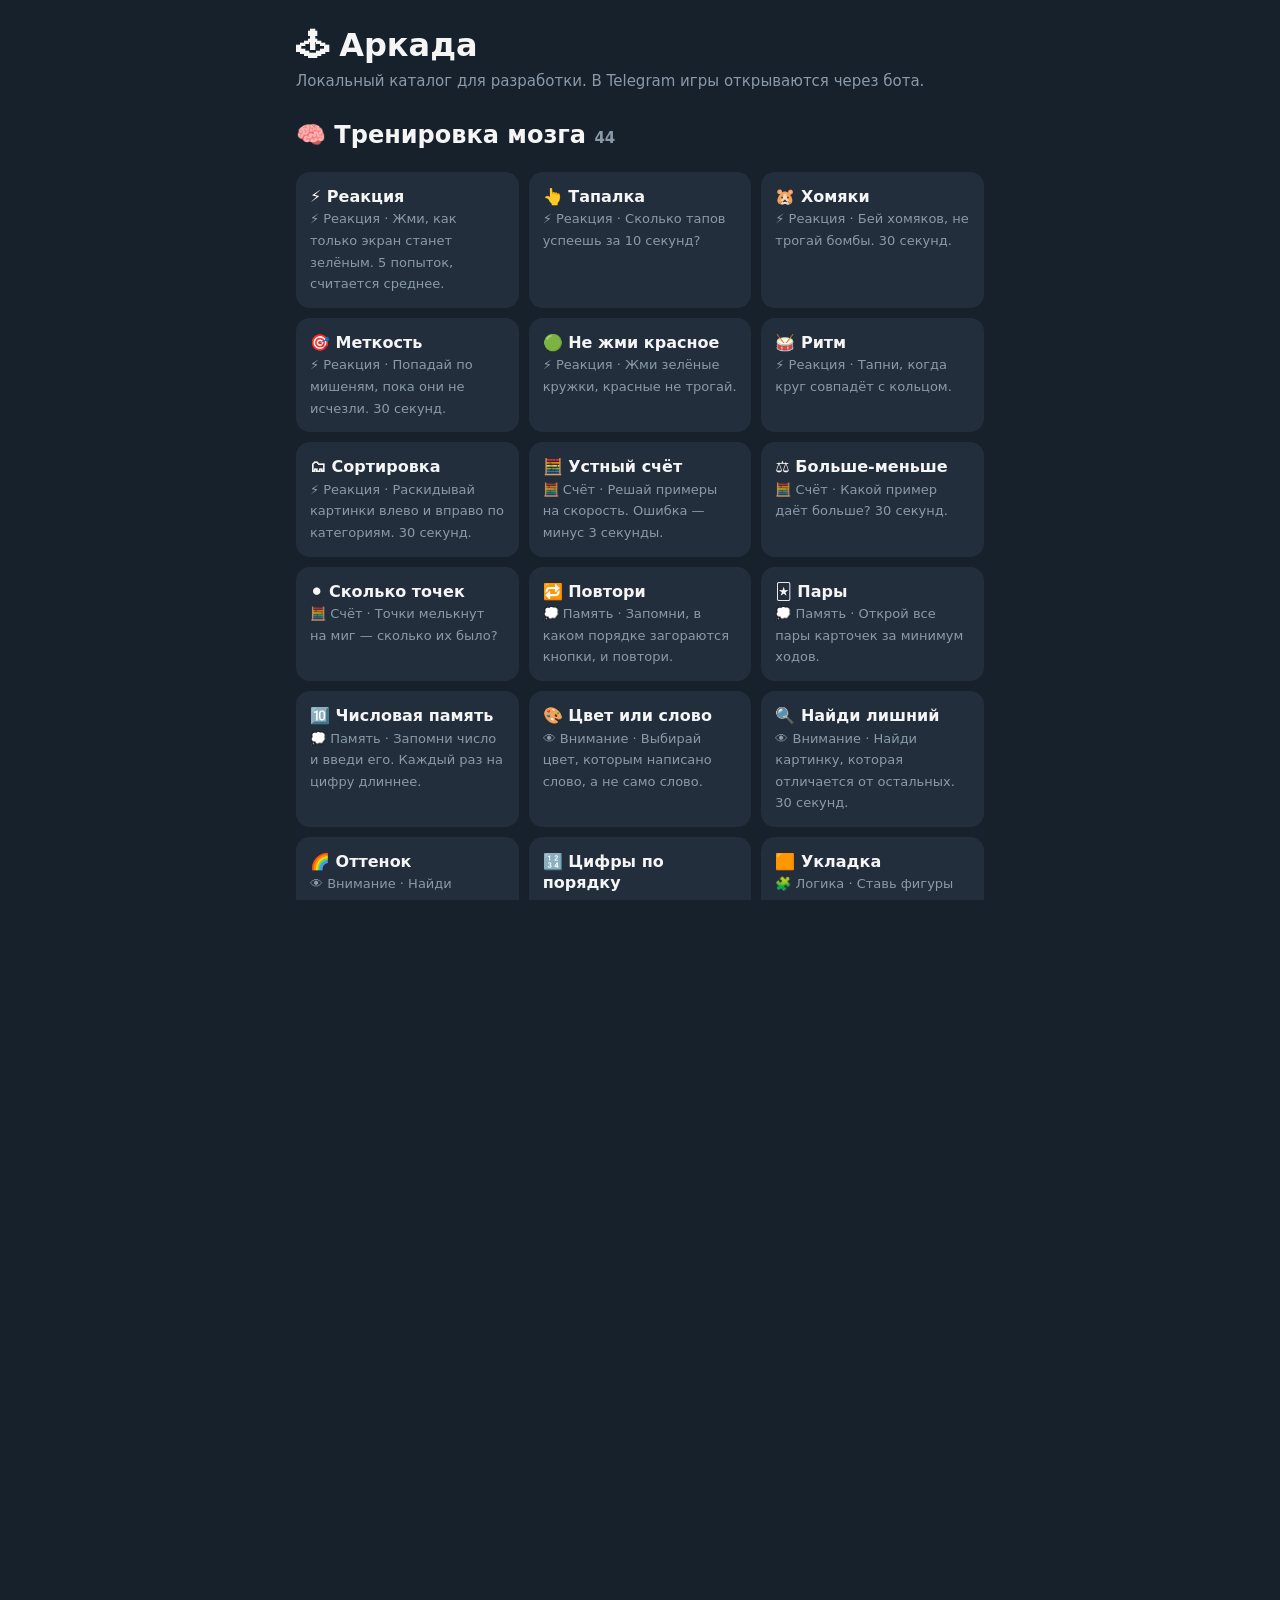
==== web/index.html @ 6e367885 "Аркада для мозга: Telegram-бот и Mini App с тренажёрами, учёбой и ЕГЭ - 109 тренажёров, курсов и игр" ====
<!doctype html>
<html lang="ru">
<head>
  <meta charset="utf-8">
  <meta name="viewport" content="width=device-width,initial-scale=1">
  <title>Аркада — каталог</title>
  <link rel="stylesheet" href="sdk/arcade.css">
  <style>
    html, body { overflow: auto; -webkit-user-select: auto; user-select: auto; }
    main { max-width: 720px; margin: 0 auto; padding: 24px 16px; }
    h1 { margin: 0 0 4px; }
    .list { display: grid; grid-template-columns: repeat(auto-fill, minmax(200px, 1fr)); gap: 10px; margin-top: 20px; }
    a.g { display: block; padding: 14px; border-radius: 14px; background: var(--card); color: var(--fg); text-decoration: none; }
    a.g b { display: block; }
    a.g span { color: var(--hint); font-size: 13px; }
  </style>
</head>
<body>
  <main>
    <h1>🕹 Аркада</h1>
    <div class="hint">Локальный каталог для разработки. В Telegram игры открываются через бота.</div>
    <div class="list" id="list"></div>
  </main>
  <script>
    // Если Mini App настроен на корень сайта — внутри Telegram сразу уходим в плеер
    if (/tgWebApp/.test(location.hash) || /tgWebApp/.test(location.search)) {
      location.replace('play.html' + location.search + location.hash);
    }
    fetch('games/catalog.json').then(r => r.json()).then(cat => {
      document.getElementById('list').outerHTML = cat.sections.map(s => {
        const groups = Object.fromEntries((s.groups || []).map(g => [g.id, g.title]));
        const games = cat.games.filter(g => g.section === s.id);
        return `<h2 style="margin:28px 0 0">${s.title} <small class="hint">${games.length}</small></h2><div class="list">` +
          games.map(g => `<a class="g" href="play.html?g=${g.id}"><b>${g.emoji} ${g.title}</b><span>${groups[g.group] ? groups[g.group] + ' · ' : ''}${g.desc}</span></a>`).join('') +
          '</div>';
      }).join('');
    });
  </script>
</body>
</html>
---- web/sdk/arcade.css ----
:root {
  --bg: #17212b; --card: #232e3c; --fg: #f5f5f5; --hint: #8a9aa9;
  --accent: #5288c1; --accent-fg: #ffffff; --good: #3fb950; --bad: #e5534b; --warn: #e3b341;
}
* { box-sizing: border-box; }
html, body {
  margin: 0; height: 100%; background: var(--bg); color: var(--fg);
  font: 16px/1.35 -apple-system, system-ui, "Segoe UI", Roboto, sans-serif;
  overflow: hidden; overscroll-behavior: none;
  -webkit-user-select: none; user-select: none; -webkit-tap-highlight-color: transparent;
}
button { font: inherit; color: inherit; cursor: pointer; }
#app { position: fixed; inset: 0; display: flex; flex-direction: column; }

#hud {
  flex: 0 0 48px; display: flex; align-items: center; gap: 10px; padding: 0 14px;
  background: var(--card); font-weight: 600;
}
#hud-title { flex: 1; white-space: nowrap; overflow: hidden; text-overflow: ellipsis; }
#hud-score { font-variant-numeric: tabular-nums; font-size: 20px; }
#hud-timer {
  font-variant-numeric: tabular-nums; padding: 2px 10px; border-radius: 999px;
  background: color-mix(in srgb, var(--accent) 25%, transparent);
}
#hud-timer.low { background: color-mix(in srgb, var(--bad) 40%, transparent); }

#stage { flex: 1; position: relative; touch-action: none; overflow: hidden; }
#stage canvas { position: absolute; inset: 0; display: block; }

#overlay {
  position: absolute; inset: 0; display: flex; align-items: center; justify-content: center;
  background: color-mix(in srgb, var(--bg) 80%, transparent);
  -webkit-backdrop-filter: blur(6px); backdrop-filter: blur(6px); z-index: 10; overflow-y: auto; padding: 16px;
}
#overlay[hidden] { display: none; }
.card {
  width: 100%; max-width: 360px; margin: auto; padding: 22px 20px; border-radius: 20px;
  background: var(--card); text-align: center; box-shadow: 0 10px 40px rgba(0,0,0,.25);
}
.card .emoji { font-size: 56px; line-height: 1.1; }
.card h1 { margin: 6px 0 4px; font-size: 24px; }
.card p { margin: 6px 0 14px; color: var(--hint); }
.card .big { font-size: 44px; font-weight: 800; font-variant-numeric: tabular-nums; margin: 4px 0; }
.card .badge { display: inline-block; margin: 4px 0 8px; padding: 3px 10px; border-radius: 999px; background: var(--warn); color: #222; font-weight: 700; font-size: 14px; }
.row { display: flex; gap: 10px; margin-top: 14px; }
.btn {
  flex: 1; border: 0; border-radius: 14px; padding: 13px 16px; font-weight: 700;
  background: var(--accent); color: var(--accent-fg);
}
.btn.ghost { background: color-mix(in srgb, var(--fg) 10%, transparent); color: var(--fg); }
.btn:active { transform: scale(.97); }

.lb { list-style: none; margin: 14px 0 0; padding: 0; text-align: left; font-size: 15px; }
.lb li { display: flex; gap: 8px; padding: 6px 10px; border-radius: 10px; }
.lb li:nth-child(odd) { background: color-mix(in srgb, var(--fg) 5%, transparent); }
.lb li.me { background: color-mix(in srgb, var(--accent) 30%, transparent); }
.lb .n { width: 26px; color: var(--hint); }
.lb .nm { flex: 1; overflow: hidden; text-overflow: ellipsis; white-space: nowrap; }
.lb .sc { font-variant-numeric: tabular-nums; font-weight: 700; }
.muted { color: var(--hint); font-size: 14px; margin-top: 12px; }

/* --- общие блоки для DOM-игр --- */
.fill { position: absolute; inset: 0; display: flex; flex-direction: column; align-items: center; justify-content: center; gap: 16px; padding: 16px; text-align: center; }
.grid { display: grid; gap: 8px; width: 100%; max-width: min(100%, 62vh); margin: auto; }
.grid.g3 { grid-template-columns: repeat(3, 1fr); }
.grid.g4 { grid-template-columns: repeat(4, 1fr); }
.grid.g5 { grid-template-columns: repeat(5, 1fr); }
.tile {
  aspect-ratio: 1; border: 0; border-radius: 14px; background: var(--card);
  display: flex; align-items: center; justify-content: center; font-size: min(8vw, 38px); font-weight: 700;
  transition: transform .08s, background .15s, opacity .2s;
}
.tile:active { transform: scale(.95); }
.choices { display: grid; grid-template-columns: 1fr 1fr; gap: 10px; width: 100%; max-width: 420px; }
.choices .btn { padding: 18px 8px; font-size: 22px; }
.hint { color: var(--hint); font-size: 15px; }
.shake { animation: shake .25s; }
@keyframes shake { 25% { transform: translateX(-6px); } 75% { transform: translateX(6px); } }
.btn:disabled { opacity: .5; }

/* --- раздел «Учёба» --- */
.learn-q { font-size: min(9vw, 36px); font-weight: 800; text-align: center; line-height: 1.2; max-width: 100%; word-break: break-word; }
.learn-q.big { font-size: min(26vw, 110px); }
.choices.learn .btn { font-size: 17px; padding: 15px 8px; }
.flash { width: min(88vw, 380px); min-height: 190px; padding: 18px; border-radius: 20px; background: var(--card);
  display: flex; flex-direction: column; align-items: center; justify-content: center; gap: 10px; cursor: pointer; }
.flash .back { color: var(--accent); font-size: min(7vw, 28px); font-weight: 700; text-align: center; }
.modes { display: grid; gap: 12px; width: 100%; max-width: 380px; }
.modes .btn { padding: 18px 14px; text-align: left; }
.modes .btn small { display: block; font-weight: 400; opacity: .8; margin-top: 4px; }
.backlink { position: absolute; top: 10px; left: 12px; background: none; border: 0; color: var(--hint); font-size: 15px; }

/* --- уровни, прогресс, ачивки --- */
.modes .btn { display: block; }
.hublink { display: block; margin-top: 12px; color: var(--accent); text-decoration: none; font-weight: 600; font-size: 15px; }
.levels { display: grid; grid-template-columns: repeat(4, 1fr); gap: 8px; margin: 12px 0 4px; }
.lvl { aspect-ratio: 1; border-radius: 14px; border: 2px solid var(--accent); background: color-mix(in srgb, var(--fg) 6%, transparent);
  display: flex; flex-direction: column; align-items: center; justify-content: center; gap: 1px; padding: 2px; }
.lvl b { font-size: 20px; }
.lvl .st { color: var(--warn); font-size: 12px; letter-spacing: -1px; }
.lvl small { font-size: 10px; color: var(--hint); }
.lvl.locked { opacity: .45; border-style: dashed; }
.stars { font-size: 40px; letter-spacing: 4px; color: var(--hint); }
.stars.on { color: var(--warn); animation: pop .5s ease-out; }
@keyframes pop { 0% { transform: scale(.4); } 70% { transform: scale(1.15); } 100% { transform: scale(1); } }
.prog { margin-top: 12px; padding: 10px 12px; border-radius: 14px; background: color-mix(in srgb, var(--accent) 12%, transparent); text-align: left; }
.prog .xp { font-weight: 800; color: var(--accent); }
.prog .badge { display: block; text-align: center; margin: 8px 0 0; }
.bar { height: 8px; border-radius: 99px; background: color-mix(in srgb, var(--fg) 12%, transparent); overflow: hidden; margin: 6px 0 4px; }
.bar i { display: block; height: 100%; background: var(--accent); border-radius: 99px; transition: width .6s; }
.ach-new { margin-top: 8px; padding: 8px 10px; border-radius: 12px; background: color-mix(in srgb, var(--warn) 22%, transparent); animation: pop .5s ease-out; }
.ach-new small { display: block; color: var(--hint); }
.lvnav { display: flex; align-items: center; justify-content: center; gap: 12px; margin-top: 6px; }
.lvnav .btn { flex: none; padding: 6px 14px; }
.lvl.cur { box-shadow: 0 0 0 3px color-mix(in srgb, var(--warn) 60%, transparent); }
.toast { position: fixed; left: 50%; bottom: 24px; transform: translateX(-50%); z-index: 50; max-width: 90vw;
  background: var(--fg); color: var(--bg); padding: 10px 16px; border-radius: 12px; font-weight: 600; box-shadow: 0 6px 24px rgba(0,0,0,.3); animation: pop .3s; }
.toolbar { display: flex; flex-wrap: wrap; gap: 6px; justify-content: center; align-items: center; }
.toolbar .btn { flex: none; padding: 9px 12px; font-size: 14px; }
.swatch { width: 30px; height: 30px; border-radius: 50%; border: 3px solid transparent; flex: none; }
.swatch.on { border-color: var(--fg); }
.appbox { position: absolute; inset: 0; display: flex; flex-direction: column; gap: 10px; padding: 10px; overflow-y: auto; }
.appbox textarea, .appbox input[type=text], .appbox input[type=number] { font: inherit; padding: 10px 12px; border-radius: 12px; border: 1px solid color-mix(in srgb, var(--fg) 15%, transparent); background: var(--card); color: var(--fg); width: 100%; }
.appbox textarea { min-height: 110px; resize: vertical; -webkit-user-select: text; user-select: text; }
.appbox input { -webkit-user-select: text; user-select: text; }
#stage .appbox { touch-action: auto; }

/* --- личные настройки --- */
html.large .card, html.large #view, html.large .appbox { zoom: 1.12; }
html.nomotion *, html.nomotion *::before, html.nomotion *::after { animation: none !important; transition: none !important; }
html.notips .card p.howto { display: none; }
.seg { display: flex; flex-wrap: wrap; gap: 6px; margin-top: 6px; }
.seg button { border: 0; border-radius: 10px; padding: 7px 11px; background: color-mix(in srgb, var(--fg) 8%, transparent); color: var(--fg); font-size: 14px; }
.seg button.on { background: var(--accent); color: var(--accent-fg); font-weight: 700; }
.setrow { padding: 10px 0; border-top: 1px solid color-mix(in srgb, var(--fg) 7%, transparent); }
.setrow:first-of-type { border-top: 0; }
.setrow .top { display: flex; align-items: center; justify-content: space-between; gap: 10px; }
.setrow small { display: block; color: var(--hint); margin-top: 2px; }
.learn-q { white-space: pre-line; }
.learn-q.long { font-size: min(5.6vw, 22px); line-height: 1.35; font-weight: 700; }

.qbar { height: 4px; border-radius: 4px; background: var(--warn); width: 0; max-width: 420px; align-self: center; }
html.nomotion .qbar { transition: none !important; }
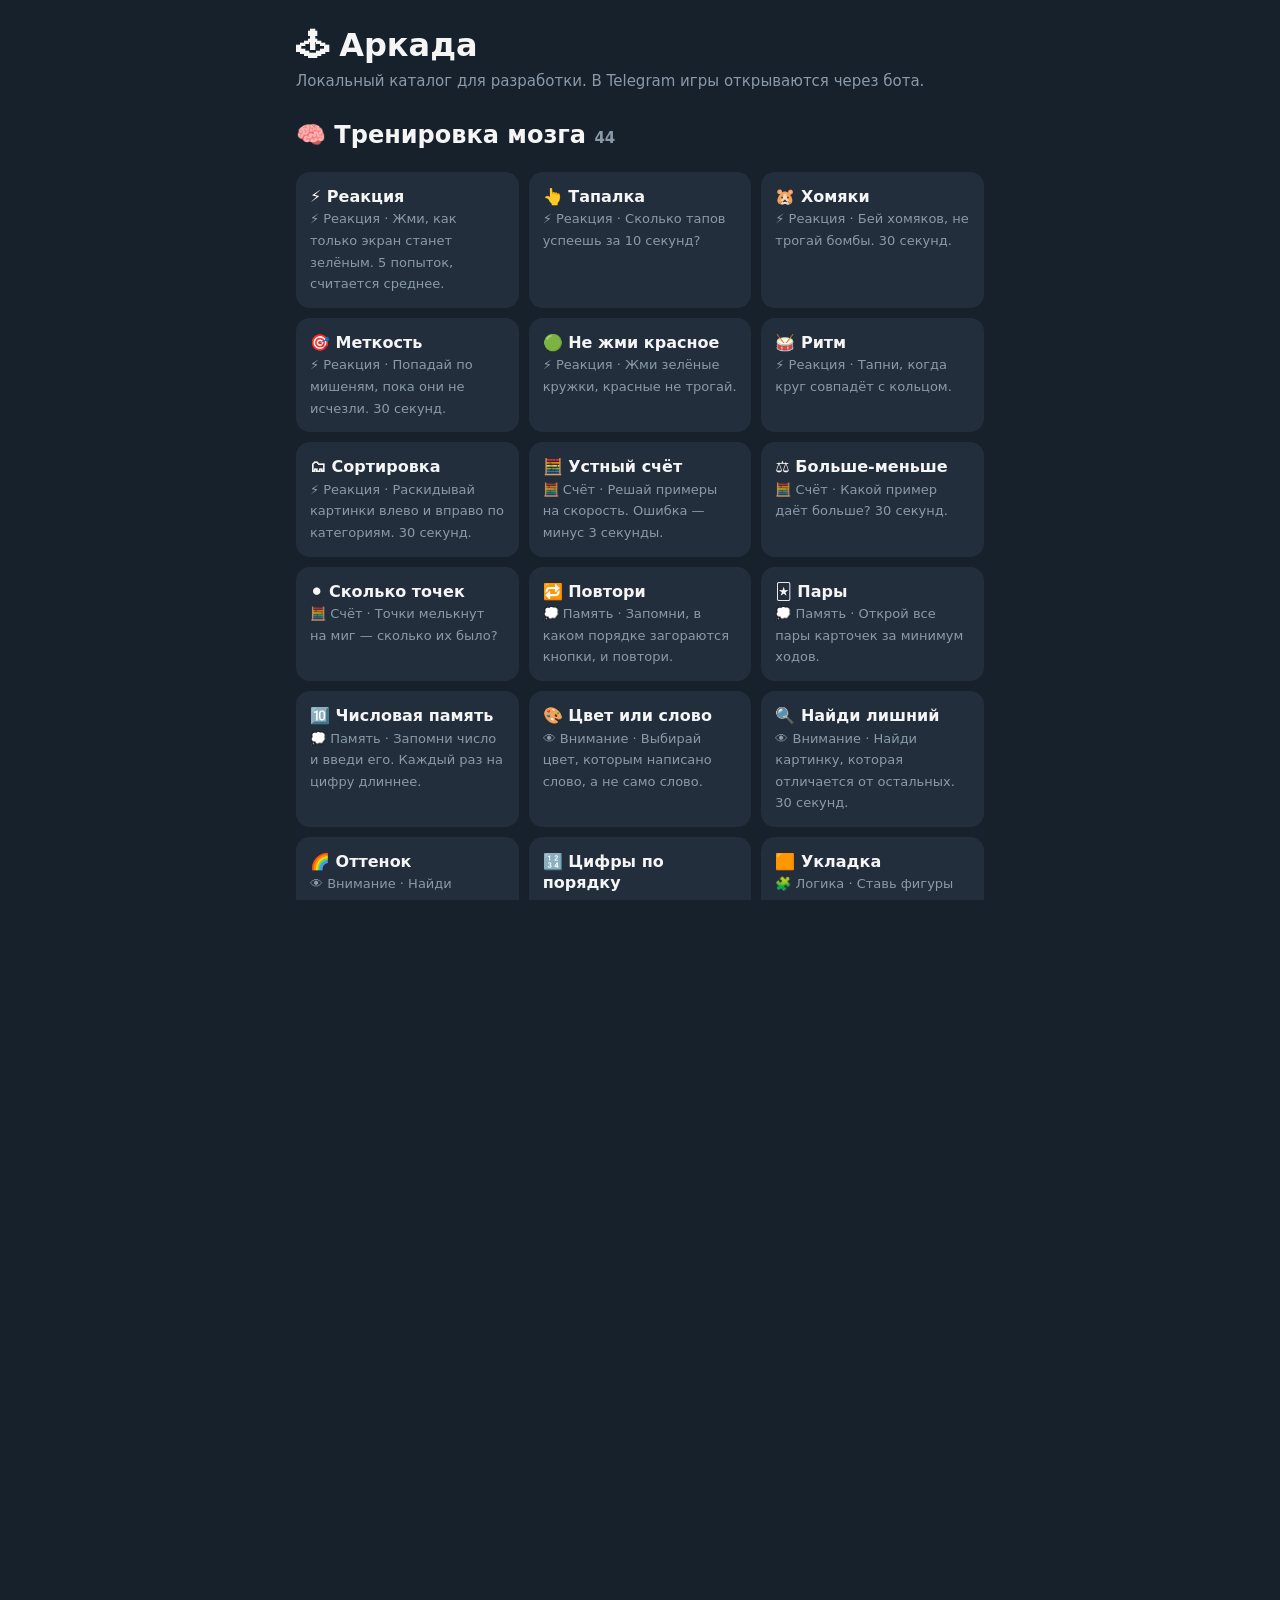
==== commit 06296696: "Аудит: исправления и улучшения — знакомство, активность, /week - Исправлено: настройки нового игрока" ====
--- a/web/index.html
+++ b/web/index.html
@@ -2,6 +2,7 @@
 <html lang="ru">
 <head>
   <meta charset="utf-8">
+  <link rel="icon" href="favicon.svg" type="image/svg+xml">
   <meta name="viewport" content="width=device-width,initial-scale=1">
   <title>Аркада — каталог</title>
   <link rel="stylesheet" href="sdk/arcade.css">
--- a/web/sdk/arcade.css
+++ b/web/sdk/arcade.css
@@ -141,3 +141,120 @@
 
 .qbar { height: 4px; border-radius: 4px; background: var(--warn); width: 0; max-width: 420px; align-self: center; }
 html.nomotion .qbar { transition: none !important; }
+
+/* --- код: трассировка, «Собери код», «Найди ошибку» --- */
+.learn-q.code { font: 600 14px/1.5 ui-monospace, Menlo, monospace; text-align: left; white-space: pre; background: var(--card); padding: 12px 14px; border-radius: 12px; max-width: 100%; overflow-x: auto; }
+.learn-q.code.long { font-size: 13px; }
+.codebox { display: flex; flex-direction: column; gap: 4px; padding: 8px; border-radius: 12px; background: color-mix(in srgb, var(--fg) 5%, transparent); min-height: 44px; }
+.codebox.pool { background: transparent; padding: 0; }
+.codebox.ok { outline: 2px solid var(--good); }
+.cline { text-align: left; font: 13px/1.4 ui-monospace, Menlo, monospace; white-space: pre; border: 0; border-radius: 8px; padding: 7px 10px; background: var(--card); color: var(--fg); overflow-x: auto; }
+.cline.bad { background: color-mix(in srgb, var(--bad) 35%, var(--card)); }
+.cline.okline { background: color-mix(in srgb, var(--good) 35%, var(--card)); }
+
+/* карта уровней: глава из 10 уровней извилистой тропой, босс в конце */
+.lvmap { display: flex; flex-direction: column; align-items: center; gap: 6px; margin: 12px 0 4px; max-height: 52vh; overflow-y: auto; padding: 4px 0; }
+.lvl.node { width: 64px; aspect-ratio: 1; border-radius: 50%; position: relative; flex: none; display: flex; flex-direction: column; align-items: center; justify-content: center; }
+.lvl.node b { font-size: 18px; line-height: 1; }
+.lvl.node .st { font-size: 10px; }
+.lvl.node small { font-size: 9px; }
+.lvl.node .md { position: absolute; top: -6px; right: -6px; font-style: normal; font-size: 16px; }
+.lvl.boss { width: 84px; border-width: 3px; background: color-mix(in srgb, var(--warn) 18%, transparent); }
+.lvl.boss b { font-size: 28px; }
+.lvlegend { font-size: 11px; }
+.chnews { font-size: 13px; color: var(--accent); font-weight: 600; margin: 4px 0 0; min-height: 0; }
+.chnews:empty { display: none; }
+.lesson-list { margin: 0 auto; align-self: center; display: flex; flex-direction: column; gap: 6px; width: min(92vw, 460px); max-height: 52vh; overflow-y: auto; }
+.lesson-row { display: grid; grid-template-columns: 1fr auto 1fr; gap: 8px; align-items: center; background: var(--card); border-radius: 12px; padding: 8px 10px; font-size: 15px; text-align: left; }
+.lesson-row b { color: var(--hint); }
+.lesson-row.rev { opacity: .7; border: 1px dashed color-mix(in srgb, var(--fg) 25%, transparent); }
+
+/* пасхалки */
+.egg-fx { position: fixed; top: -40px; font-size: 26px; pointer-events: none; z-index: 99; animation: eggfall linear forwards; }
+@keyframes eggfall { to { transform: translateY(110vh) rotate(540deg); } }
+.snow { position: fixed; top: -20px; color: #fff; opacity: .7; pointer-events: none; z-index: 1; animation: snowfall linear infinite; text-shadow: 0 0 3px rgba(0,0,0,.3); }
+@keyframes snowfall { to { transform: translateY(105vh) translateX(30px); } }
+.wobble { animation: wobble .4s; }
+@keyframes wobble { 25% { transform: rotate(-12deg) scale(1.1); } 75% { transform: rotate(12deg) scale(1.1); } }
+.april .avatar, .april .brainpoke, .april #tabs button span { transform: rotate(180deg); display: inline-block; }
+.ach.secret { background: color-mix(in srgb, var(--accent) 16%, transparent); }
+
+/* граф знаний */
+.kg { width: 100%; max-width: 420px; display: block; margin: 0 auto; touch-action: manipulation; }
+.kg line { stroke: var(--accent); }
+.kg .kg-e0 { stroke: var(--hint); stroke-width: 1; opacity: .25; stroke-dasharray: 3 3; }
+.kg .kg-new { stroke: var(--good); }
+.kg text { text-anchor: middle; dominant-baseline: middle; font-size: 13px; fill: var(--fg); pointer-events: none; }
+.kg .kg-n { cursor: pointer; }
+.kg .kg-skill circle { fill: color-mix(in srgb, var(--accent) 30%, var(--card)); stroke: var(--accent); stroke-width: 2; }
+.kg .kg-topic circle { fill: color-mix(in srgb, var(--warn) 30%, var(--card)); stroke: var(--warn); stroke-width: 1.5; }
+.kg .kg-ghost circle { fill: var(--card); stroke: var(--hint); opacity: .5; }
+.kg .kg-ghost text { opacity: .45; }
+.kg .kg-me circle { fill: var(--accent); }
+.kg .kg-me text { fill: var(--accent-fg); font-size: 18px; }
+.kg .kg-me .kg-lv { font-size: 9px; fill: var(--accent-fg); }
+.kg .kg-lv { font-size: 10px; font-weight: 700; fill: var(--hint); }
+.kg .kg-plus { font-size: 10px; font-weight: 800; fill: var(--good); }
+.kg .kg-grew circle { stroke: var(--good); stroke-width: 3; animation: kgpulse 1.4s ease-in-out 3; }
+.kg .kg-sel circle { stroke: var(--fg); stroke-width: 3; }
+@keyframes kgpulse { 50% { stroke-width: 7; stroke-opacity: .4; } }
+.nomotion .kg .kg-grew circle { animation: none; }
+.kg-info { min-height: 2.6em; text-align: center; margin: 6px 0; }
+.kg-go { margin-top: 6px; padding: 6px 12px; font-size: 13px; }
+.kg-dirs { display: grid; grid-template-columns: 1fr 1fr; gap: 8px; margin-top: 8px; }
+.kg-dir { display: flex; gap: 8px; align-items: flex-start; background: color-mix(in srgb, var(--fg) 5%, transparent); border-radius: 12px; padding: 8px; font-size: 13px; text-align: left; }
+.kg-dir span { font-size: 20px; }
+.kg-dir b { display: block; font-size: 12px; color: var(--hint); }
+.kg-dir small { font-size: 13px; }
+
+/* «Наука»: открытые источники */
+.src-list { display: flex; flex-direction: column; gap: 6px; margin: 8px 0; }
+.src { display: flex; gap: 10px; align-items: center; background: color-mix(in srgb, var(--fg) 5%, transparent); border-radius: 12px; padding: 8px 10px; text-align: left; }
+.src > span { font-size: 22px; flex: none; width: 28px; text-align: center; }
+.src > div { flex: 1; min-width: 0; }
+.src b { display: block; font-size: 14px; }
+.src small { display: block; color: var(--hint); font-size: 12px; }
+.src em { font-style: normal; font-size: 11px; color: var(--accent); flex: none; max-width: 30%; text-align: right; }
+
+/* напоминание размяться и тренировки */
+.nudge { background: color-mix(in srgb, var(--good) 16%, transparent); border-radius: 14px; padding: 10px 12px; margin: 8px 0; font-size: 14px; display: flex; flex-direction: column; gap: 8px; align-items: center; }
+.nudge .btn { text-decoration: none; padding: 8px 16px; }
+.fit { gap: 8px; align-items: center; text-align: center; }
+.fit-img { width: 64px; height: 64px; border-radius: 12px; overflow: hidden; background: #fff; flex: none; display: flex; align-items: center; justify-content: center; font-size: 30px; }
+.fit-img img { width: 100%; height: 100%; object-fit: cover; }
+.fit-img.big { width: min(78vw, 300px); height: min(52vw, 200px); border-radius: 16px; }
+.fit-img.big img { object-fit: contain; }
+.fit-plan { display: flex; flex-direction: column; gap: 6px; width: min(92vw, 440px); max-height: 46vh; overflow-y: auto; }
+.fit-row { display: flex; align-items: center; gap: 10px; background: var(--card); border-radius: 12px; padding: 6px 10px 6px 6px; text-align: left; font-size: 14px; }
+.fit-row .fit-img { width: 44px; height: 44px; }
+.fit-row span { flex: 1; }
+.fit-reps { display: flex; align-items: center; gap: 18px; }
+.fit-reps b { font-size: 44px; min-width: 64px; text-align: center; font-variant-numeric: tabular-nums; }
+.fit-reps .btn { width: 56px; height: 56px; font-size: 28px; padding: 0; flex: none; }
+.fit-timer { font-size: 56px; font-weight: 900; font-variant-numeric: tabular-nums; color: var(--accent); }
+.fit-timer.rest { color: var(--good); }
+
+/* опоры и пути */
+.pillars { display: flex; flex-wrap: wrap; gap: 6px; margin-top: 8px; }
+.pillars .pl { font-size: 12px; padding: 4px 10px; border-radius: 99px; background: color-mix(in srgb, var(--fg) 7%, transparent); color: var(--hint); }
+.pillars .pl.on { background: color-mix(in srgb, var(--good) 22%, transparent); color: var(--fg); font-weight: 700; }
+.gl.step.done { opacity: .6; }
+.gl.step.cur { background: color-mix(in srgb, var(--accent) 12%, transparent); border-radius: 12px; }
+details.path { border-top: 1px solid color-mix(in srgb, var(--fg) 7%, transparent); padding: 6px 0; }
+details.path summary { display: flex; align-items: center; gap: 8px; cursor: pointer; list-style: none; }
+details.path summary::-webkit-details-marker { display: none; }
+details.path summary span { font-size: 22px; }
+details.path summary b { flex: 1; text-align: left; }
+details.path summary small { color: var(--hint); }
+details.path summary em { font-style: normal; font-size: 12px; color: var(--good); }
+details.path summary .btn { padding: 4px 10px; font-size: 12px; flex: none; }
+.related { display: flex; gap: 8px; flex-wrap: wrap; justify-content: center; margin: 8px 0; }
+.related a { text-decoration: none; padding: 6px 10px; border-radius: 12px; background: color-mix(in srgb, var(--fg) 7%, transparent); color: var(--fg); font-size: 13px; }
+.related a.next { background: color-mix(in srgb, var(--accent) 22%, transparent); font-weight: 700; }
+.chips-skills { display: flex; flex-wrap: wrap; gap: 6px; justify-content: center; margin: 4px 0; }
+.chips-skills span { font-size: 12px; padding: 3px 9px; border-radius: 99px; background: color-mix(in srgb, var(--accent) 14%, transparent); }
+
+/* календарь активности */
+.cal { display: grid; grid-template-columns: repeat(7, 1fr); gap: 4px; max-width: 280px; margin: 0 auto; }
+.cal i { aspect-ratio: 1; border-radius: 5px; background: color-mix(in srgb, var(--good) calc(var(--k, 0) * 100%), color-mix(in srgb, var(--fg) 8%, transparent)); }
+.cal i.pad { background: none; }
